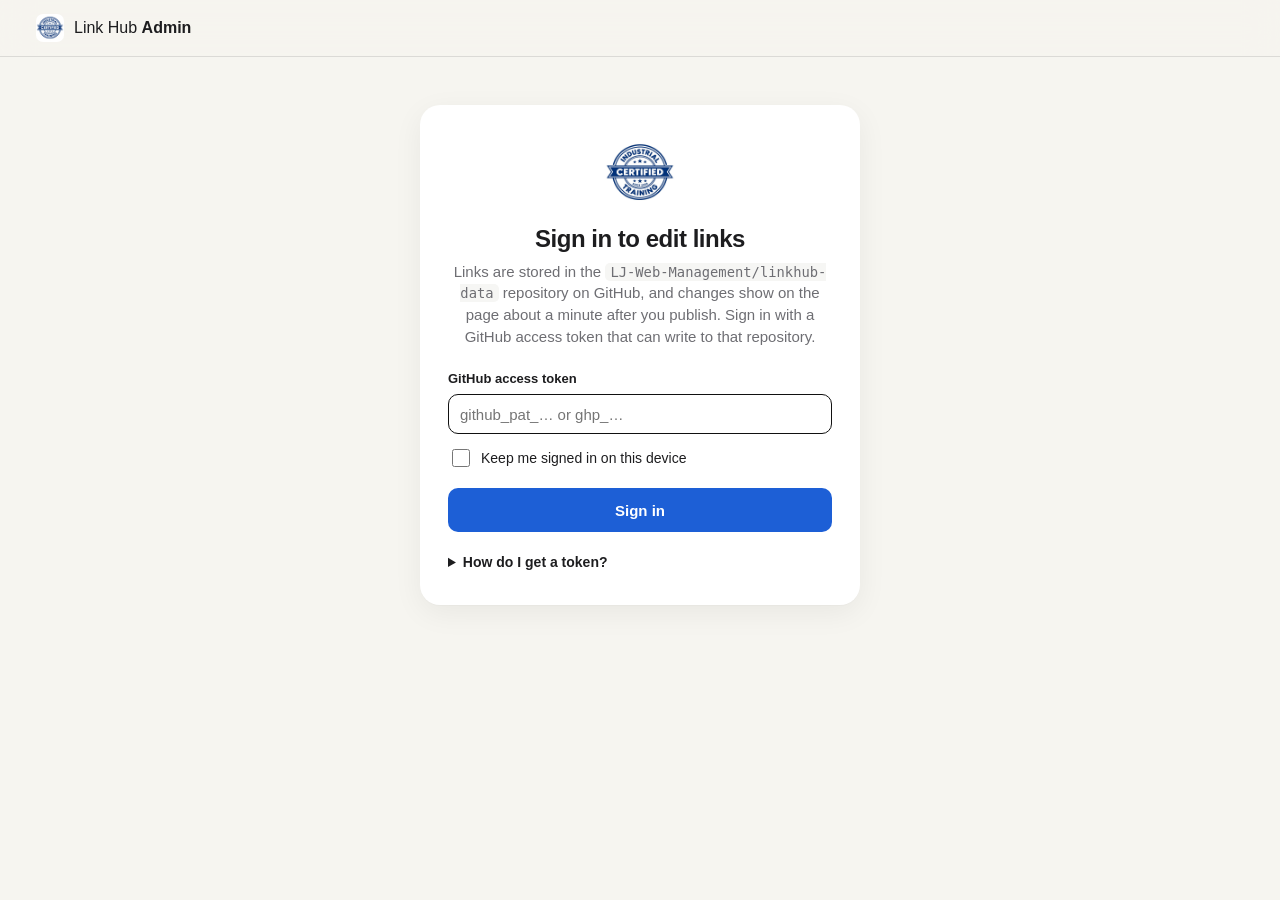
==== admin/index.html @ 19e55c1a "Add links admin dashboard backed by linkhub-data Links now load from ictraining.json in LJ-Web-Manag" ====
<!doctype html>
<html lang="en">
<head>
  <meta charset="utf-8">
  <meta name="viewport" content="width=device-width, initial-scale=1, viewport-fit=cover">
  <title>Link Hub Admin</title>
  <meta name="robots" content="noindex, nofollow">
  <meta name="color-scheme" content="light dark">
  <!-- The access token lives in this page, so nothing third-party may run here. The
       preview iframe inherits this policy, hence the font hosts and inline styles. -->
  <meta http-equiv="Content-Security-Policy" content="default-src 'self'; script-src 'self'; connect-src 'self' https://api.github.com https://raw.githubusercontent.com; img-src 'self' data:; style-src 'self' 'unsafe-inline' https://fonts.googleapis.com; font-src https://fonts.gstatic.com; frame-src 'self'; base-uri 'self'; form-action 'none'; object-src 'none'">
  <meta name="referrer" content="no-referrer">
  <link rel="icon" type="image/png" href="../assets/favicon.png">
  <link rel="stylesheet" href="admin.css">
</head>
<body>
  <header class="bar">
    <div class="bar-in">
      <a class="brand" href="../" target="_blank" rel="noopener" title="Open the live page">
        <img src="../assets/favicon.png" width="28" height="28" alt="">
        <span>Link Hub <b>Admin</b></span>
      </a>
      <span class="status" id="status" role="status" aria-live="polite"></span>
      <div class="actions" id="actions" hidden>
        <button type="button" class="btn ghost" id="discard" disabled>Discard</button>
        <button type="button" class="btn ghost only-narrow" id="preview-open">Preview</button>
        <button type="button" class="btn primary" id="save" disabled><span class="wide-only">Save &amp;&nbsp;</span>Publish</button>
        <button type="button" class="btn ghost icon-btn" id="signout" title="Sign out" aria-label="Sign out"><svg viewBox="0 0 24 24" fill="none" stroke="currentColor" stroke-width="2" stroke-linecap="round" stroke-linejoin="round" aria-hidden="true"><path d="M15 4h3a2 2 0 0 1 2 2v12a2 2 0 0 1-2 2h-3"/><path d="M10 17l-5-5 5-5"/><path d="M5 12h11"/></svg></button>
      </div>
    </div>
  </header>

  <!-- Sign in -->
  <main class="signin" id="signin" hidden>
    <div class="card">
      <img class="seal" src="../assets/logo.png" width="72" height="72" alt="">
      <h1>Sign in to edit links</h1>
      <p class="muted">Links are stored in the <code data-cfg="repo">LJ-Web-Management/linkhub-data</code> repository on GitHub, and changes show on the page about a minute after you publish. Sign in with a GitHub access token that can write to that repository.</p>
      <form id="signin-form" novalidate>
        <label for="token">GitHub access token</label>
        <input id="token" type="password" autocomplete="off" spellcheck="false" placeholder="github_pat_… or ghp_…" required>
        <label class="check"><input type="checkbox" id="remember"> Keep me signed in on this device</label>
        <p class="error" id="signin-error" role="alert" hidden></p>
        <button type="submit" class="btn primary block" id="signin-btn">Sign in</button>
      </form>
      <details class="help">
        <summary>How do I get a token?</summary>
        <ol>
          <li>Open <a href="https://github.com/settings/personal-access-tokens/new" target="_blank" rel="noopener">GitHub → Fine-grained tokens → Generate new token</a>.</li>
          <li>Sign in as <b data-cfg="owner">LJ-Web-Management</b>. Set <b>Repository access</b> to <b>Only select repositories → <span data-cfg="repo-name">linkhub-data</span></b>.</li>
          <li>Under <b>Repository permissions</b>, set <b>Contents</b> to <b>Read and write</b>.</li>
          <li>Generate it, copy it, and paste it above. Treat it like a password.</li>
        </ol>
      </details>
    </div>
  </main>

  <!-- Editor -->
  <div class="layout" id="editor" hidden>
    <main class="edit">
      <div class="intro">
        <h1>Links &amp; categories</h1>
        <p class="muted">Edit titles, subtitles and addresses, reorder with the arrows, or move a link to another category. Nothing changes on the live page until you press <b>Save &amp; Publish</b>.</p>
      </div>
      <div id="sections"></div>
      <button type="button" class="btn add-section" id="add-section">
        <svg viewBox="0 0 24 24" fill="none" stroke="currentColor" stroke-width="2" stroke-linecap="round" aria-hidden="true"><path d="M12 5v14M5 12h14"/></svg>
        Add category
      </button>
    </main>
    <aside class="preview" id="preview" aria-label="Live preview">
      <div class="preview-head">
        <span>Preview</span>
        <button type="button" class="btn ghost only-narrow" id="preview-close">Close</button>
      </div>
      <div class="phone"><iframe id="frame" title="Preview of the public page" sandbox="allow-same-origin allow-popups allow-popups-to-escape-sandbox"></iframe></div>
    </aside>
  </div>

  <!-- Save dialog -->
  <dialog id="save-dialog">
    <form method="dialog" id="save-form">
      <h2>Publish changes?</h2>
      <ul class="summary" id="save-summary"></ul>
      <label for="message">Note for the change history <span class="muted">(optional)</span></label>
      <input id="message" type="text" maxlength="120" placeholder="e.g. Added new H2S course">
      <div class="dialog-actions">
        <button type="button" class="btn ghost" id="save-cancel">Cancel</button>
        <button type="submit" class="btn primary" id="save-confirm">Publish</button>
      </div>
    </form>
  </dialog>

  <script src="../render.js"></script>
  <script src="admin.js"></script>
</body>
</html>
---- admin/admin.css ----
:root {
  --brand: #ffcd05;
  --brand-press: #f0bf00;
  --ink: #111111;
  --bg: #f6f5f0;
  --surface: #ffffff;
  --field: #f6f6f4;
  --text: #1d1d1f;
  --secondary: #6e6e73;
  --separator: rgba(60, 60, 67, .14);
  --border: rgba(60, 60, 67, .22);
  --hover: rgba(0, 0, 0, .04);
  --danger: #c4261d;
  --danger-bg: #fdecea;
  --ok: #1c7c3c;
  --focus: #111111;
  --shadow: 0 1px 1px rgba(0, 0, 0, .02), 0 8px 30px rgba(0, 0, 0, .06);
}
@media (prefers-color-scheme: dark) {
  :root {
    --bg: #000000;
    --surface: #1c1c1e;
    --field: #2c2c2e;
    --text: #f5f5f7;
    --secondary: #a1a1a6;
    --separator: rgba(84, 84, 88, .55);
    --border: rgba(120, 120, 128, .5);
    --hover: rgba(255, 255, 255, .06);
    --danger: #ff6961;
    --danger-bg: rgba(255, 105, 97, .14);
    --ok: #30d158;
    --focus: #ffcd05;
    --shadow: none;
  }
}

* { box-sizing: border-box; }
html, body { margin: 0; }
body {
  font-family: -apple-system, BlinkMacSystemFont, "SF Pro Text", "Helvetica Neue", Arial, sans-serif;
  background: var(--bg);
  color: var(--text);
  font-size: 15px;
  line-height: 1.45;
  -webkit-font-smoothing: antialiased;
}
[hidden] { display: none !important; }
h1, h2 { letter-spacing: -.02em; line-height: 1.15; }
code { font-size: .92em; background: var(--field); padding: 1px 5px; border-radius: 5px; }
a { color: inherit; }
.muted { color: var(--secondary); }
:focus-visible { outline: 3px solid var(--focus); outline-offset: 2px; }

/* Buttons */
.btn {
  display: inline-flex; align-items: center; justify-content: center; gap: 6px;
  min-height: 36px; padding: 0 14px;
  border: 0; border-radius: 10px;
  font: inherit; font-weight: 600; font-size: 14px;
  color: var(--text); background: var(--field);
  cursor: pointer; white-space: nowrap;
}
.btn:hover { background: var(--hover); box-shadow: inset 0 0 0 1px var(--border); }
.btn:disabled { opacity: .45; cursor: default; box-shadow: none; }
.btn.primary { background: var(--brand); color: var(--ink-on-brand, var(--ink)); }
.btn.primary:hover:not(:disabled) { background: var(--brand-press); box-shadow: none; }
.btn.ghost { background: transparent; }
.btn.block { width: 100%; min-height: 44px; font-size: 15px; }
.btn svg { width: 18px; height: 18px; }
.icon-btn { padding: 0; width: 36px; }

/* Top bar */
.bar {
  position: sticky; top: 0; z-index: 10;
  background: color-mix(in srgb, var(--bg) 82%, transparent);
  backdrop-filter: saturate(180%) blur(16px);
  -webkit-backdrop-filter: saturate(180%) blur(16px);
  border-bottom: .5px solid var(--separator);
}
.bar-in {
  display: flex; align-items: center; gap: 12px;
  max-width: 1240px; margin: 0 auto;
  padding: 10px 16px;
  min-height: 56px;
}
.brand { display: flex; align-items: center; gap: 10px; text-decoration: none; font-size: 16px; font-weight: 500; flex: none; }
.brand img { border-radius: 7px; }
.status { flex: 1; min-width: 0; color: var(--secondary); font-size: 13px; overflow: hidden; text-overflow: ellipsis; white-space: nowrap; }
.status.dirty { color: var(--text); font-weight: 600; }
.status.ok { color: var(--ok); font-weight: 600; }
.status.err { color: var(--danger); font-weight: 600; }
.actions { display: flex; gap: 6px; flex: none; }

/* Sign in */
.signin { display: grid; place-items: center; padding: 48px 16px; }
.card {
  width: 100%; max-width: 440px;
  background: var(--surface); border-radius: 20px; box-shadow: var(--shadow);
  padding: 32px 28px;
}
.seal { display: block; margin: 0 auto 16px; border-radius: 50%; }
.card h1 { text-align: center; font-size: 24px; margin: 0 0 8px; }
.card > p { text-align: center; margin: 0 0 22px; }
label { display: block; font-size: 13px; font-weight: 600; margin: 0 0 6px; }
label.check { display: flex; align-items: center; gap: 8px; font-weight: 400; margin: 12px 0 18px; font-size: 14px; }
label.check input { width: 18px; height: 18px; accent-color: var(--ink); }
input[type="text"], input[type="password"], input[type="url"], select {
  width: 100%; min-height: 40px;
  padding: 8px 11px;
  font: inherit; color: var(--text);
  background: var(--field);
  border: 1px solid transparent; border-radius: 10px;
}
input:focus, select:focus { outline: none; border-color: var(--focus); background: var(--surface); }
input.bad { border-color: var(--danger); background: var(--danger-bg); }
.error { margin: 0 0 14px; padding: 10px 12px; border-radius: 10px; background: var(--danger-bg); color: var(--danger); font-size: 14px; }
.help { margin-top: 20px; font-size: 14px; }
.help summary { cursor: pointer; font-weight: 600; }
.help ol { padding-left: 20px; margin: 10px 0 0; color: var(--secondary); }
.help li + li { margin-top: 6px; }

/* Editor layout */
.layout {
  display: grid; grid-template-columns: minmax(0, 1fr) 400px; gap: 28px;
  max-width: 1240px; margin: 0 auto; padding: 24px 16px 80px;
}
.intro h1 { font-size: 28px; margin: 4px 0 6px; }
.intro p { margin: 0 0 22px; max-width: 620px; }

/* Category card */
.section {
  background: var(--surface); border-radius: 18px; box-shadow: var(--shadow);
  margin-bottom: 18px; overflow: hidden;
}
.section-head {
  display: flex; align-items: center; gap: 8px;
  padding: 12px 12px 12px 16px;
  border-bottom: .5px solid var(--separator);
}
.section-head input { font-weight: 700; font-size: 16px; text-transform: none; }
.count { flex: none; font-size: 12px; color: var(--secondary); background: var(--field); border-radius: 999px; padding: 2px 9px; }
.tools { display: flex; gap: 2px; flex: none; }
.tool {
  display: grid; place-items: center;
  width: 32px; height: 32px; padding: 0;
  border: 0; border-radius: 8px; background: transparent; color: var(--secondary);
  cursor: pointer;
}
.tool:hover:not(:disabled) { background: var(--hover); color: var(--text); }
.tool:disabled { opacity: .3; cursor: default; }
.tool.danger:hover:not(:disabled) { color: var(--danger); background: var(--danger-bg); }
.tool svg { width: 17px; height: 17px; }

/* Link row */
.links { list-style: none; margin: 0; padding: 0; }
.row {
  display: grid; grid-template-columns: 22px minmax(0, 1fr) auto; gap: 4px 10px;
  padding: 12px 12px 12px 10px;
  border-bottom: .5px solid var(--separator);
}
.row:last-child { border-bottom: 0; }
.row.new { animation: flash 1.2s ease; }
@keyframes flash { from { background: color-mix(in srgb, var(--brand) 30%, transparent); } to { background: transparent; } }
.num { grid-column: 1; grid-row: 1 / span 2; padding-top: 10px; text-align: right; font-size: 12px; color: var(--secondary); font-variant-numeric: tabular-nums; }
.fields { grid-column: 2; grid-row: 1; display: grid; grid-template-columns: minmax(0, 1.25fr) minmax(0, 1fr); gap: 6px; }
.fields .url { grid-column: 1 / -1; font-size: 13.5px; color: var(--secondary); }
.fields .url:focus { color: var(--text); }
.fields .title-in { font-weight: 600; }
.row .tools { grid-column: 3; grid-row: 1 / span 2; align-self: start; flex-wrap: wrap; justify-content: flex-end; max-width: 108px; }
.move { grid-column: 2; grid-row: 2; display: flex; flex-wrap: wrap; gap: 6px 16px; }
.move label { display: flex; align-items: center; gap: 8px; margin: 0; font-size: 12.5px; font-weight: 400; color: var(--secondary); }
.move select { width: auto; min-height: 30px; padding: 4px 8px; font-size: 12.5px; }
.empty { padding: 18px 16px; color: var(--secondary); font-size: 14px; }
.add-link {
  display: flex; align-items: center; gap: 6px; width: 100%;
  padding: 12px 16px; border: 0; border-top: .5px solid var(--separator);
  background: transparent; color: var(--text); font: inherit; font-weight: 600; font-size: 14px;
  cursor: pointer; text-align: left;
}
.add-link:hover { background: var(--hover); }
.add-link svg, .add-section svg { width: 16px; height: 16px; }
.add-section { width: 100%; min-height: 48px; border: 1.5px dashed var(--border); background: transparent; border-radius: 18px; }
.add-section:hover { border-color: var(--text); box-shadow: none; }

/* Preview */
.preview { position: sticky; top: 80px; align-self: start; }
.preview-head { display: flex; align-items: center; justify-content: space-between; margin: 6px 0 10px; font-size: 13px; font-weight: 600; color: var(--secondary); text-transform: uppercase; letter-spacing: .03em; }
.phone {
  height: calc(100vh - 140px); max-height: 820px;
  border-radius: 28px; overflow: hidden;
  box-shadow: 0 0 0 8px var(--ink), 0 0 0 9px var(--border), var(--shadow);
  background: var(--bg);
}
.phone iframe { width: 100%; height: 100%; border: 0; display: block; }
.only-narrow { display: none; }

@media (max-width: 1000px) {
  .layout { grid-template-columns: minmax(0, 1fr); }
  .only-narrow { display: inline-flex; }
  .preview { display: none; }
  .preview.open {
    display: block; position: fixed; inset: 0; z-index: 20;
    align-self: stretch; justify-self: stretch;
    padding: 12px 16px 16px; background: var(--bg);
  }
  .preview.open .phone { height: calc(100% - 52px); max-height: none; max-width: 420px; margin: 0 auto; }
}
@media (max-width: 640px) {
  .brand span { display: none; }
  .status { font-size: 12px; }
  .fields { grid-template-columns: minmax(0, 1fr); }
  .row .tools { max-width: 72px; }
  .intro h1 { font-size: 24px; }
  .bar-in { gap: 8px; }
  .actions { gap: 2px; }
  .actions .btn:not(.icon-btn) { padding: 0 9px; }
  .wide-only { display: none; }
}

/* Save dialog */
dialog {
  width: min(460px, calc(100vw - 32px));
  border: 0; border-radius: 18px; padding: 24px;
  background: var(--surface); color: var(--text); box-shadow: 0 24px 80px rgba(0, 0, 0, .3);
}
dialog::backdrop { background: rgba(0, 0, 0, .4); }
dialog h2 { margin: 0 0 12px; font-size: 20px; }
.summary { margin: 0 0 18px; padding-left: 18px; color: var(--secondary); font-size: 14px; }
.summary li + li { margin-top: 4px; }
.summary .warn { color: var(--danger); }
.dialog-actions { display: flex; justify-content: flex-end; gap: 8px; margin-top: 20px; }

@media (prefers-reduced-motion: reduce) { .row.new { animation: none; } }
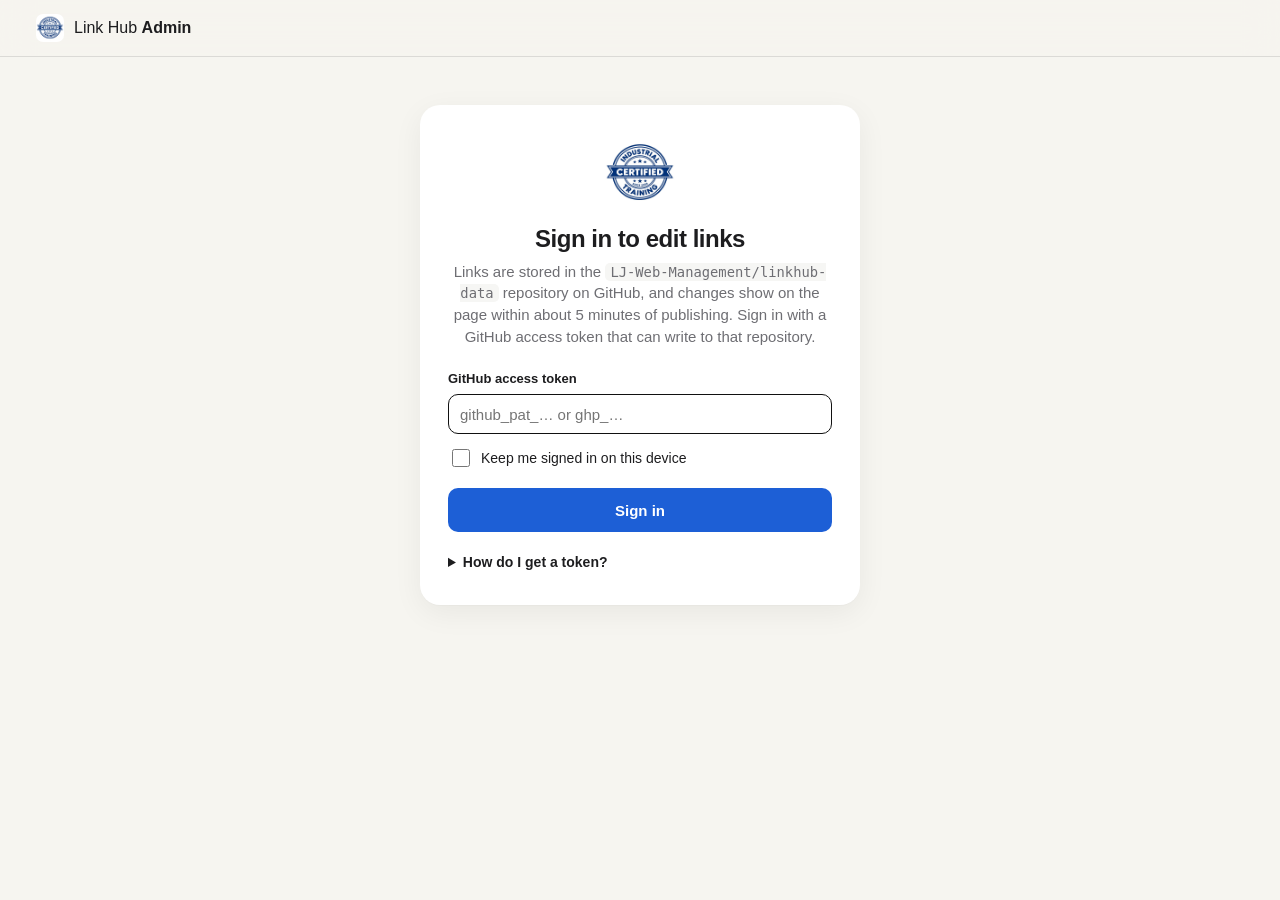
==== commit 1924e40c: "Say edits take up to 5 minutes to appear Co-Authored-By: Claude Opus 5.5 <noreply@anthropic.com>" ====
--- a/admin/index.html
+++ b/admin/index.html
@@ -11,7 +11,7 @@
   <meta http-equiv="Content-Security-Policy" content="default-src 'self'; script-src 'self'; connect-src 'self' https://api.github.com https://raw.githubusercontent.com; img-src 'self' data:; style-src 'self' 'unsafe-inline' https://fonts.googleapis.com; font-src https://fonts.gstatic.com; frame-src 'self'; base-uri 'self'; form-action 'none'; object-src 'none'">
   <meta name="referrer" content="no-referrer">
   <link rel="icon" type="image/png" href="../assets/favicon.png">
-  <link rel="stylesheet" href="admin.css">
+  <link rel="stylesheet" href="admin.css?v=d643f4a5">
 </head>
 <body>
   <header class="bar">
@@ -35,7 +35,7 @@
     <div class="card">
       <img class="seal" src="../assets/logo.png" width="72" height="72" alt="">
       <h1>Sign in to edit links</h1>
-      <p class="muted">Links are stored in the <code data-cfg="repo">LJ-Web-Management/linkhub-data</code> repository on GitHub, and changes show on the page about a minute after you publish. Sign in with a GitHub access token that can write to that repository.</p>
+      <p class="muted">Links are stored in the <code data-cfg="repo">LJ-Web-Management/linkhub-data</code> repository on GitHub, and changes show on the page within about 5 minutes of publishing. Sign in with a GitHub access token that can write to that repository.</p>
       <form id="signin-form" novalidate>
         <label for="token">GitHub access token</label>
         <input id="token" type="password" autocomplete="off" spellcheck="false" placeholder="github_pat_… or ghp_…" required>
@@ -59,9 +59,10 @@
   <div class="layout" id="editor" hidden>
     <main class="edit">
       <div class="intro">
-        <h1>Links &amp; categories</h1>
-        <p class="muted">Edit titles, subtitles and addresses, reorder with the arrows, or move a link to another category. Nothing changes on the live page until you press <b>Save &amp; Publish</b>.</p>
+        <h1>Links, categories &amp; social</h1>
+        <p class="muted">Edit the social media buttons and links, reorder with the arrows, or move a link to another category. Nothing changes on the live page until you press <b>Save &amp; Publish</b>.</p>
       </div>
+      <div id="social"></div>
       <div id="sections"></div>
       <button type="button" class="btn add-section" id="add-section">
         <svg viewBox="0 0 24 24" fill="none" stroke="currentColor" stroke-width="2" stroke-linecap="round" aria-hidden="true"><path d="M12 5v14M5 12h14"/></svg>
@@ -91,7 +92,7 @@
     </form>
   </dialog>
 
-  <script src="../render.js"></script>
-  <script src="admin.js"></script>
+  <script src="../render.js?v=9f176dde"></script>
+  <script src="admin.js?v=b30293b0"></script>
 </body>
 </html>
--- a/admin/admin.css
+++ b/admin/admin.css
@@ -170,6 +170,10 @@
 .move { grid-column: 2; grid-row: 2; display: flex; flex-wrap: wrap; gap: 6px 16px; }
 .move label { display: flex; align-items: center; gap: 8px; margin: 0; font-size: 12.5px; font-weight: 400; color: var(--secondary); }
 .move select { width: auto; min-height: 30px; padding: 4px 8px; font-size: 12.5px; }
+.card-title { flex: 1; margin: 0; padding: 8px 0; font-size: 16px; font-weight: 700; letter-spacing: -.01em; }
+.sfields { grid-template-columns: minmax(120px, 170px) minmax(0, 1fr); }
+.sfields .url { grid-column: auto; }
+.srow .num { padding-top: 10px; }
 .empty { padding: 18px 16px; color: var(--secondary); font-size: 14px; }
 .add-link {
   display: flex; align-items: center; gap: 6px; width: 100%;
@@ -208,7 +212,7 @@
 @media (max-width: 640px) {
   .brand span { display: none; }
   .status { font-size: 12px; }
-  .fields { grid-template-columns: minmax(0, 1fr); }
+  .fields, .sfields { grid-template-columns: minmax(0, 1fr); }
   .row .tools { max-width: 72px; }
   .intro h1 { font-size: 24px; }
   .bar-in { gap: 8px; }
